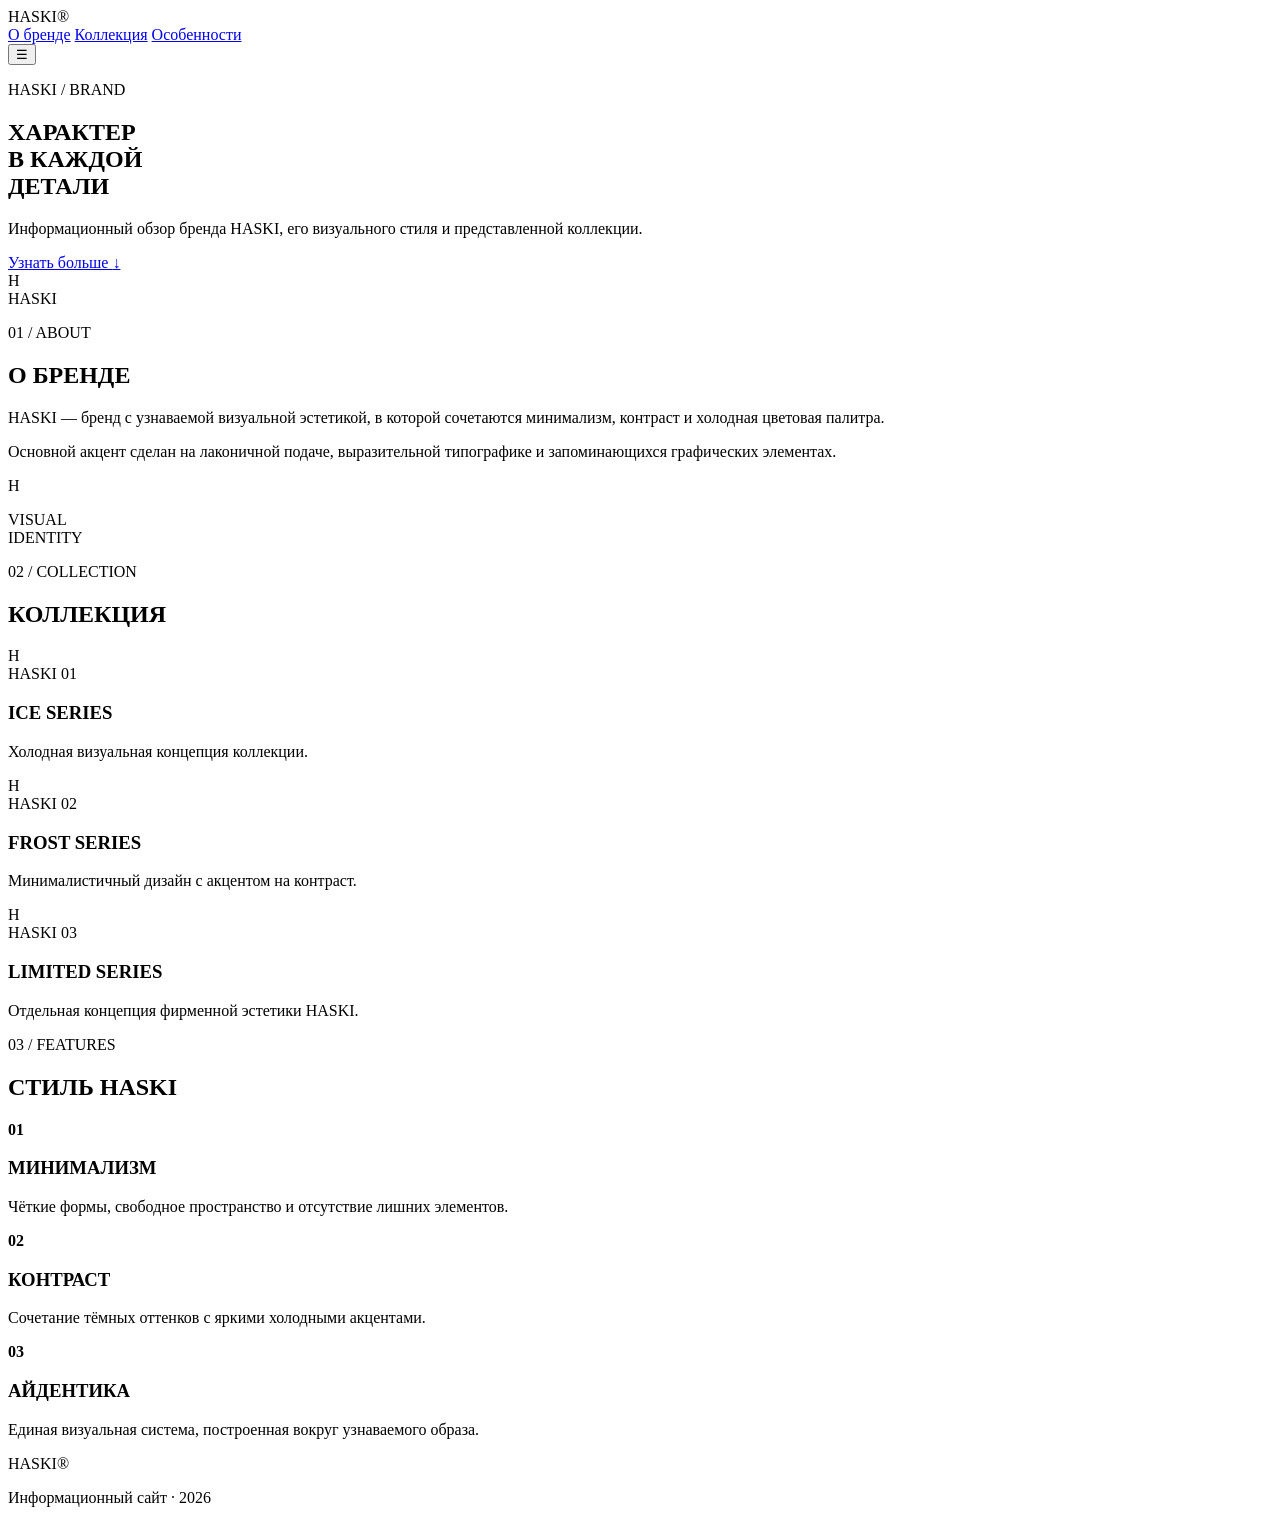
==== index.html @ bafaa578 "Create index.html" ====
<!DOCTYPE html>
<html lang="ru">
<head>
    <meta charset="UTF-8">
    <meta name="viewport" content="width=device-width, initial-scale=1.0">
    <meta name="description" content="Информационный сайт о бренде HASKI">
    <title>HASKI — О бренде</title>

    <link rel="stylesheet" href="style.css">
</head>

<body>

<header class="header">
    <div class="container nav">
        <div class="logo">HASKI<span>®</span></div>

        <nav>
            <a href="#about">О бренде</a>
            <a href="#collection">Коллекция</a>
            <a href="#features">Особенности</a>
        </nav>

        <button class="menu-btn" aria-label="Открыть меню">
            ☰
        </button>
    </div>
</header>

<main>

    <!-- HERO -->
    <section class="hero">
        <div class="hero-glow"></div>

        <div class="container hero-content">
            <div class="hero-text">
                <p class="subtitle">HASKI / BRAND</p>

                <h1>
                    ХАРАКТЕР<br>
                    В <span>КАЖДОЙ</span><br>
                    ДЕТАЛИ
                </h1>

                <p class="hero-description">
                    Информационный обзор бренда HASKI,
                    его визуального стиля и представленной коллекции.
                </p>

                <a href="#about" class="hero-button">
                    Узнать больше
                    <span>↓</span>
                </a>
            </div>

            <div class="hero-card">
                <div class="card-decoration"></div>
                <div class="haski-symbol">H</div>
                <div class="card-label">HASKI</div>
            </div>
        </div>
    </section>


    <!-- ABOUT -->
    <section class="section" id="about">
        <div class="container">

            <div class="section-heading">
                <p class="section-number">01 / ABOUT</p>
                <h2>О БРЕНДЕ</h2>
            </div>

            <div class="about-grid">

                <div class="about-text">
                    <p class="large-text">
                        HASKI — бренд с узнаваемой визуальной эстетикой,
                        в которой сочетаются минимализм, контраст
                        и холодная цветовая палитра.
                    </p>

                    <p>
                        Основной акцент сделан на лаконичной подаче,
                        выразительной типографике и запоминающихся
                        графических элементах.
                    </p>
                </div>

                <div class="about-stat">
                    <span>H</span>
                    <p>VISUAL<br>IDENTITY</p>
                </div>

            </div>
        </div>
    </section>


    <!-- COLLECTION -->
    <section class="section collection" id="collection">
        <div class="container">

            <div class="section-heading">
                <p class="section-number">02 / COLLECTION</p>
                <h2>КОЛЛЕКЦИЯ</h2>
            </div>

            <div class="products">

                <article class="product">
                    <div class="product-image">
                        <div class="product-shape"></div>
                        <span>H</span>
                    </div>

                    <div class="product-info">
                        <span>HASKI 01</span>
                        <h3>ICE SERIES</h3>
                        <p>Холодная визуальная концепция коллекции.</p>
                    </div>
                </article>

                <article class="product">
                    <div class="product-image">
                        <div class="product-shape"></div>
                        <span>H</span>
                    </div>

                    <div class="product-info">
                        <span>HASKI 02</span>
                        <h3>FROST SERIES</h3>
                        <p>Минималистичный дизайн с акцентом на контраст.</p>
                    </div>
                </article>

                <article class="product">
                    <div class="product-image">
                        <div class="product-shape"></div>
                        <span>H</span>
                    </div>

                    <div class="product-info">
                        <span>HASKI 03</span>
                        <h3>LIMITED SERIES</h3>
                        <p>Отдельная концепция фирменной эстетики HASKI.</p>
                    </div>
                </article>

            </div>
        </div>
    </section>


    <!-- FEATURES -->
    <section class="section features" id="features">
        <div class="container">

            <div class="section-heading">
                <p class="section-number">03 / FEATURES</p>
                <h2>СТИЛЬ HASKI</h2>
            </div>

            <div class="features-grid">

                <div class="feature">
                    <strong>01</strong>
                    <h3>МИНИМАЛИЗМ</h3>
                    <p>
                        Чёткие формы, свободное пространство
                        и отсутствие лишних элементов.
                    </p>
                </div>

                <div class="feature">
                    <strong>02</strong>
                    <h3>КОНТРАСТ</h3>
                    <p>
                        Сочетание тёмных оттенков
                        с яркими холодными акцентами.
                    </p>
                </div>

                <div class="feature">
                    <strong>03</strong>
                    <h3>АЙДЕНТИКА</h3>
                    <p>
                        Единая визуальная система,
                        построенная вокруг узнаваемого образа.
                    </p>
                </div>

            </div>
        </div>
    </section>

</main>


<footer class="footer">
    <div class="container footer-inner">
        <div class="logo">HASKI<span>®</span></div>

        <p>
            Информационный сайт · 2026
        </p>
    </div>
</footer>


<script src="script.js"></script>

</body>
</html>
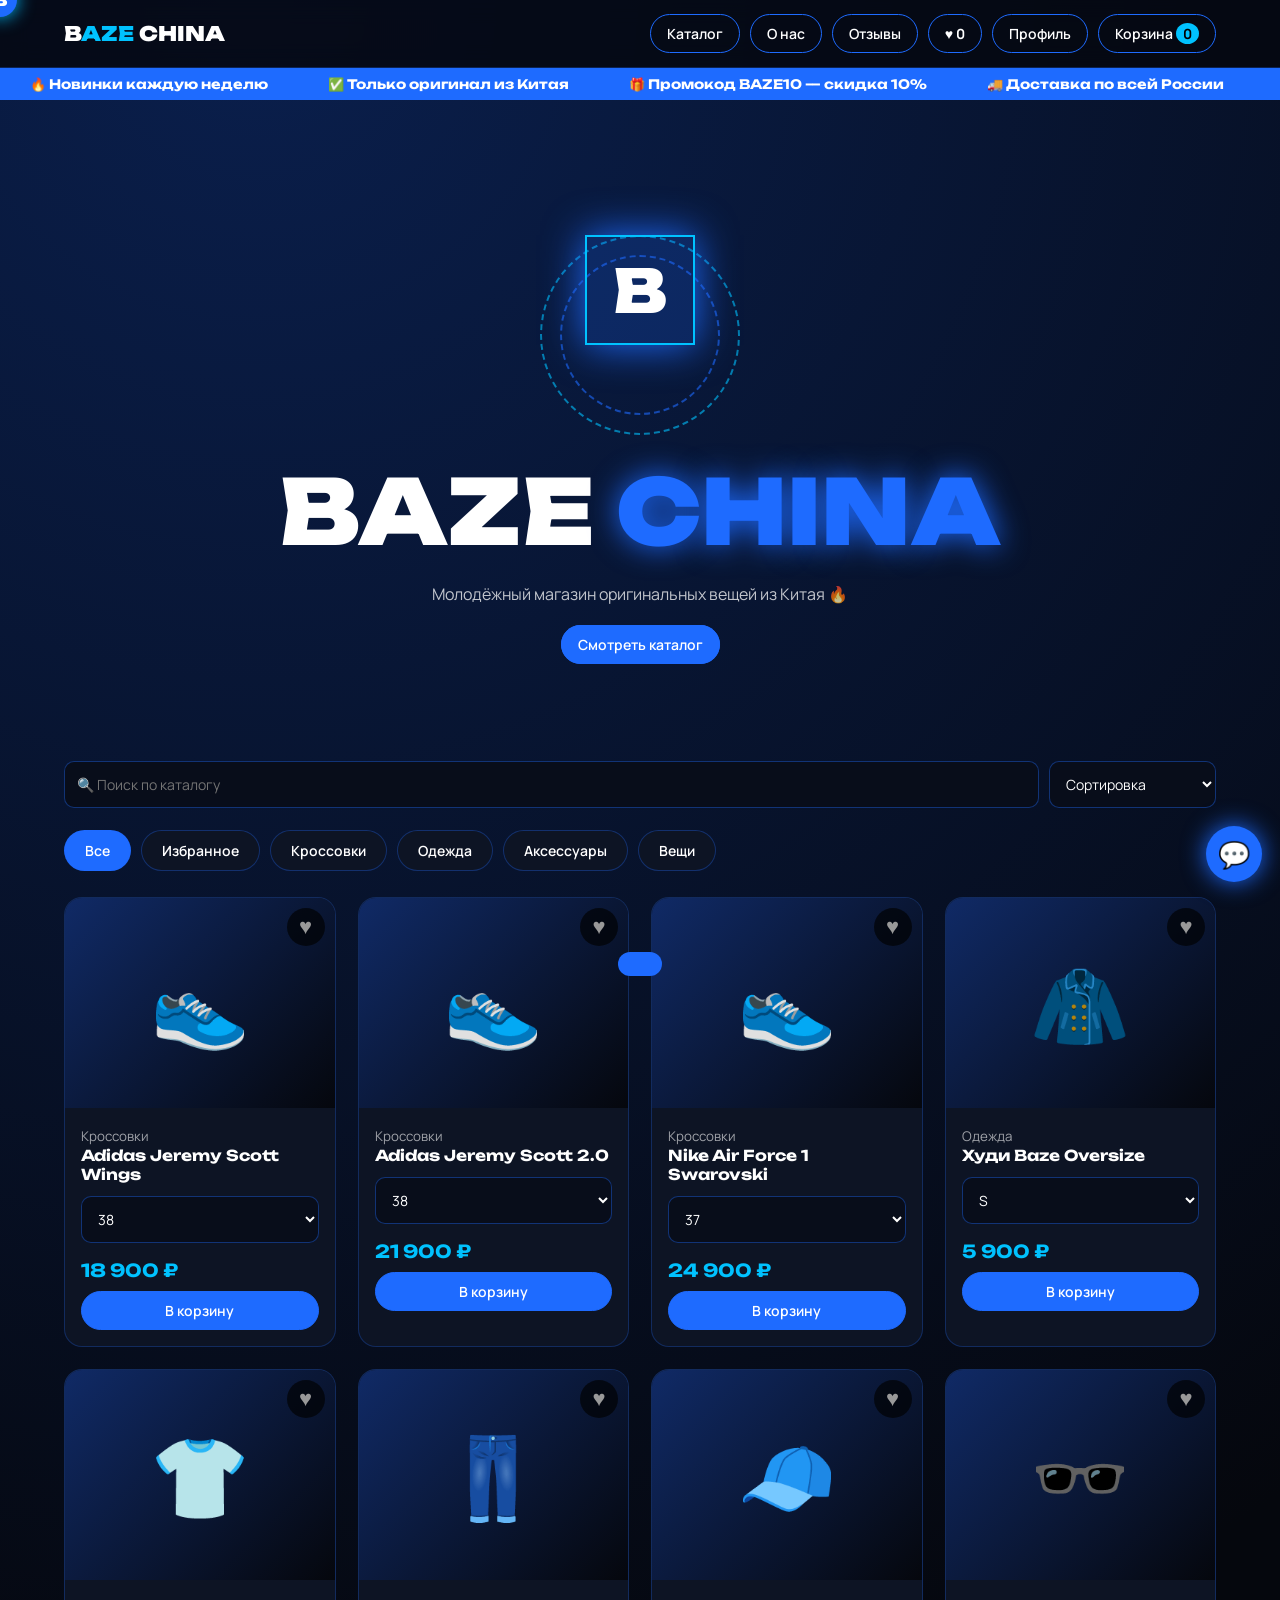
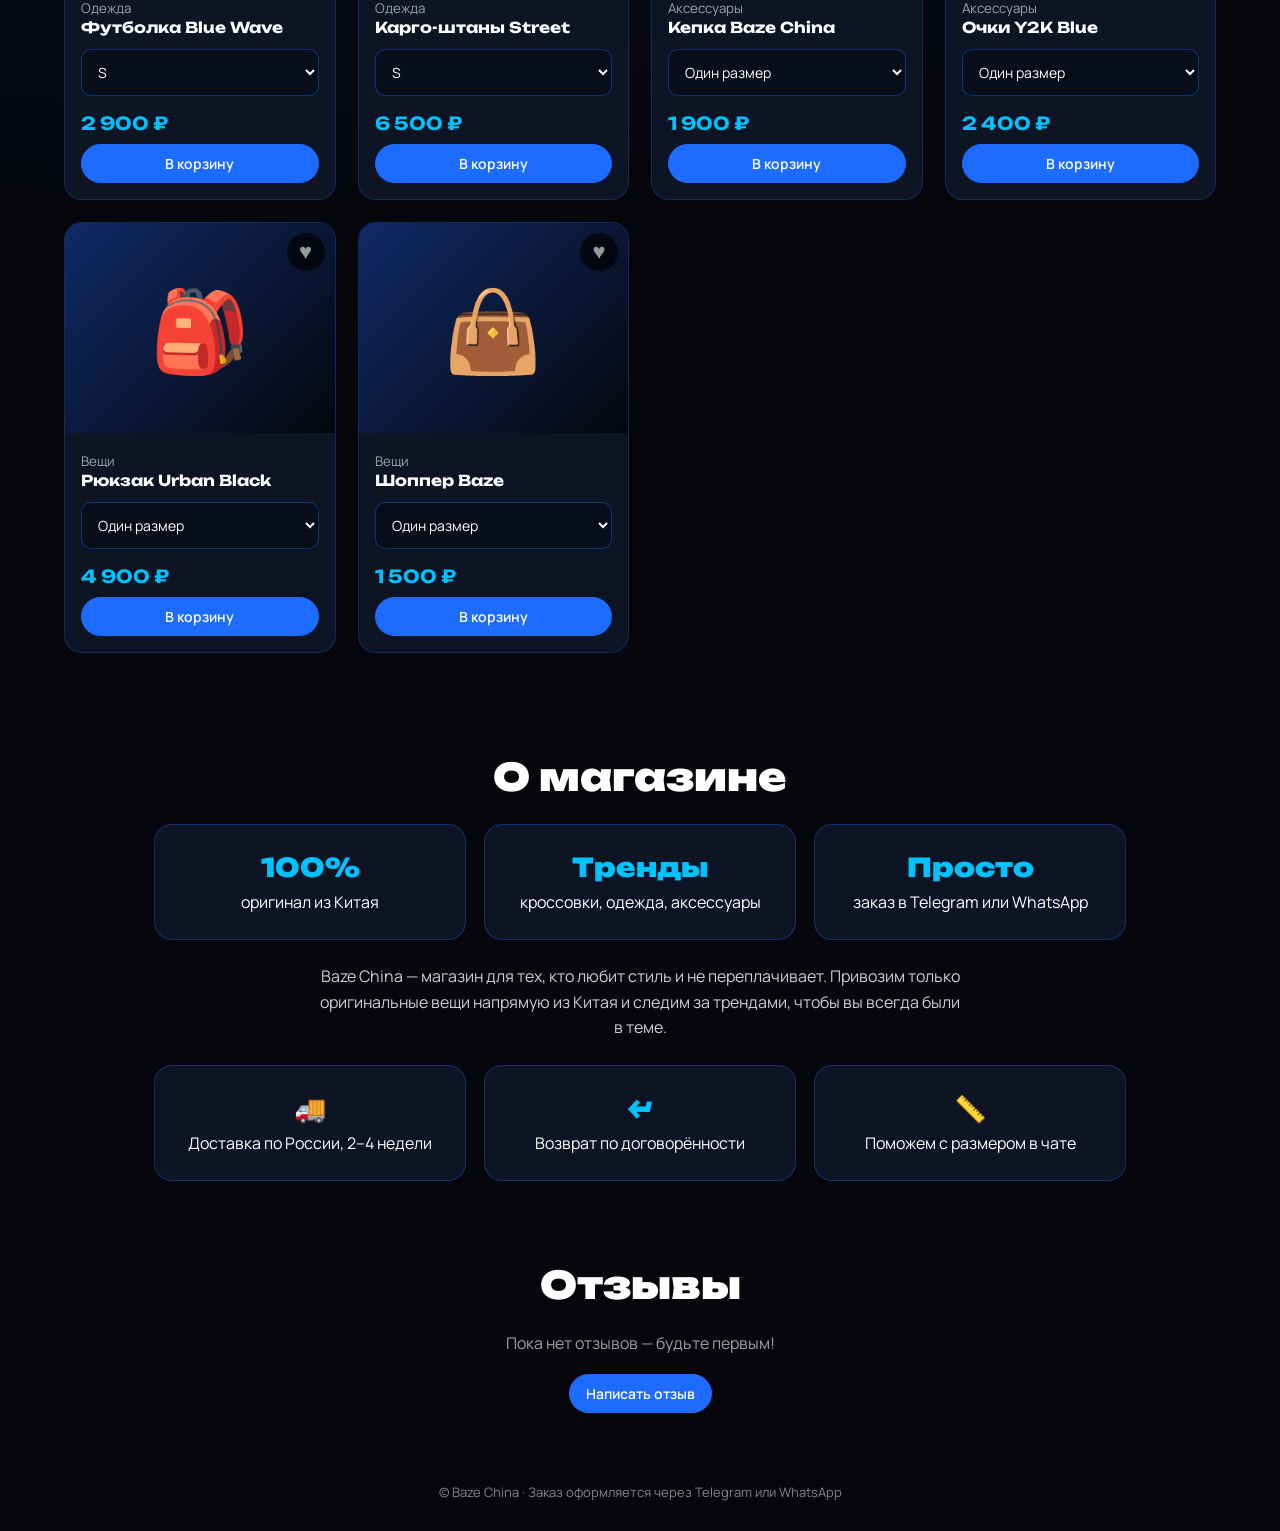
==== commit 42f2ad76: "Add files via upload" ====
--- a/index.html
+++ b/index.html
@@ -1,215 +1,16 @@
-<!DOCTYPE html>
-<html lang="ru">
-<head>
-    <meta charset="UTF-8">
-    <meta name="viewport" content="width=device-width, initial-scale=1.0">
-    <meta name="description" content="Информационный сайт о бренде HASKI">
-    <title>HASKI — О бренде</title>
-
-    <link rel="stylesheet" href="style.css">
-</head>
-
-<body>
-
-<header class="header">
-    <div class="container nav">
-        <div class="logo">HASKI<span>®</span></div>
-
-        <nav>
-            <a href="#about">О бренде</a>
-            <a href="#collection">Коллекция</a>
-            <a href="#features">Особенности</a>
-        </nav>
-
-        <button class="menu-btn" aria-label="Открыть меню">
-            ☰
-        </button>
-    </div>
-</header>
-
-<main>
-
-    <!-- HERO -->
-    <section class="hero">
-        <div class="hero-glow"></div>
-
-        <div class="container hero-content">
-            <div class="hero-text">
-                <p class="subtitle">HASKI / BRAND</p>
-
-                <h1>
-                    ХАРАКТЕР<br>
-                    В <span>КАЖДОЙ</span><br>
-                    ДЕТАЛИ
-                </h1>
-
-                <p class="hero-description">
-                    Информационный обзор бренда HASKI,
-                    его визуального стиля и представленной коллекции.
-                </p>
-
-                <a href="#about" class="hero-button">
-                    Узнать больше
-                    <span>↓</span>
-                </a>
-            </div>
-
-            <div class="hero-card">
-                <div class="card-decoration"></div>
-                <div class="haski-symbol">H</div>
-                <div class="card-label">HASKI</div>
-            </div>
-        </div>
-    </section>
-
-
-    <!-- ABOUT -->
-    <section class="section" id="about">
-        <div class="container">
-
-            <div class="section-heading">
-                <p class="section-number">01 / ABOUT</p>
-                <h2>О БРЕНДЕ</h2>
-            </div>
-
-            <div class="about-grid">
-
-                <div class="about-text">
-                    <p class="large-text">
-                        HASKI — бренд с узнаваемой визуальной эстетикой,
-                        в которой сочетаются минимализм, контраст
-                        и холодная цветовая палитра.
-                    </p>
-
-                    <p>
-                        Основной акцент сделан на лаконичной подаче,
-                        выразительной типографике и запоминающихся
-                        графических элементах.
-                    </p>
-                </div>
-
-                <div class="about-stat">
-                    <span>H</span>
-                    <p>VISUAL<br>IDENTITY</p>
-                </div>
-
-            </div>
-        </div>
-    </section>
-
-
-    <!-- COLLECTION -->
-    <section class="section collection" id="collection">
-        <div class="container">
-
-            <div class="section-heading">
-                <p class="section-number">02 / COLLECTION</p>
-                <h2>КОЛЛЕКЦИЯ</h2>
-            </div>
-
-            <div class="products">
-
-                <article class="product">
-                    <div class="product-image">
-                        <div class="product-shape"></div>
-                        <span>H</span>
-                    </div>
-
-                    <div class="product-info">
-                        <span>HASKI 01</span>
-                        <h3>ICE SERIES</h3>
-                        <p>Холодная визуальная концепция коллекции.</p>
-                    </div>
-                </article>
-
-                <article class="product">
-                    <div class="product-image">
-                        <div class="product-shape"></div>
-                        <span>H</span>
-                    </div>
-
-                    <div class="product-info">
-                        <span>HASKI 02</span>
-                        <h3>FROST SERIES</h3>
-                        <p>Минималистичный дизайн с акцентом на контраст.</p>
-                    </div>
-                </article>
-
-                <article class="product">
-                    <div class="product-image">
-                        <div class="product-shape"></div>
-                        <span>H</span>
-                    </div>
-
-                    <div class="product-info">
-                        <span>HASKI 03</span>
-                        <h3>LIMITED SERIES</h3>
-                        <p>Отдельная концепция фирменной эстетики HASKI.</p>
-                    </div>
-                </article>
-
-            </div>
-        </div>
-    </section>
-
-
-    <!-- FEATURES -->
-    <section class="section features" id="features">
-        <div class="container">
-
-            <div class="section-heading">
-                <p class="section-number">03 / FEATURES</p>
-                <h2>СТИЛЬ HASKI</h2>
-            </div>
-
-            <div class="features-grid">
-
-                <div class="feature">
-                    <strong>01</strong>
-                    <h3>МИНИМАЛИЗМ</h3>
-                    <p>
-                        Чёткие формы, свободное пространство
-                        и отсутствие лишних элементов.
-                    </p>
-                </div>
-
-                <div class="feature">
-                    <strong>02</strong>
-                    <h3>КОНТРАСТ</h3>
-                    <p>
-                        Сочетание тёмных оттенков
-                        с яркими холодными акцентами.
-                    </p>
-                </div>
-
-                <div class="feature">
-                    <strong>03</strong>
-                    <h3>АЙДЕНТИКА</h3>
-                    <p>
-                        Единая визуальная система,
-                        построенная вокруг узнаваемого образа.
-                    </p>
-                </div>
-
-            </div>
-        </div>
-    </section>
-
-</main>
-
-
-<footer class="footer">
-    <div class="container footer-inner">
-        <div class="logo">HASKI<span>®</span></div>
-
-        <p>
-            Информационный сайт · 2026
-        </p>
-    </div>
-</footer>
-
-
-<script src="script.js"></script>
-
-</body>
-</html>+<!DOCTYPE html><html lang="ru"><head><meta charset="UTF-8"><meta name="viewport" content="width=device-width,initial-scale=1">
+<title>Baze China — оригинальные вещи</title>
+<link href="https://fonts.googleapis.com/css2?family=Unbounded:wght@400;700;900&family=Manrope:wght@400;600&display=swap" rel="stylesheet">
+<link rel="stylesheet" href="style.css"></head><body>
+<div id="pre"><div class="pl">B</div><p>BAZE CHINA</p></div>
+<div id="cur">B</div>
+<header><a class="logo" href="#">B<span>AZE</span> CHINA</a>
+<nav><a href="#shop">Каталог</a><a href="#about">О нас</a><a href="#rev">Отзывы</a><button id="bFav">♥ <b id="fc">0</b></button><button id="bProf">Профиль</button><button id="bCart">Корзина <b id="cnt">0</b></button></nav></header>
+<div class="mq"><div><span>🔥 Новинки каждую неделю</span><span>✅ Только оригинал из Китая</span><span>🎁 Промокод BAZE10 — скидка 10%</span><span>🚚 Доставка по всей России</span><span>🔥 Новинки каждую неделю</span><span>✅ Только оригинал из Китая</span><span>🎁 Промокод BAZE10 — скидка 10%</span><span>🚚 Доставка по всей России</span></div></div>
+<section class="hero"><div class="scene"><div class="ring r1"></div><div class="ring r2"></div><div class="cube"><i>B</i></div></div><h1>BAZE <em>CHINA</em></h1><p>Молодёжный магазин оригинальных вещей из Китая 🔥</p><a class="btn" href="#shop">Смотреть каталог</a></section>
+<section id="shop"><div class="bar"><input id="q" placeholder="🔍 Поиск по каталогу" oninput="grid()"><select id="so" onchange="grid()"><option value="">Сортировка</option><option value="a">Сначала дешёвые</option><option value="d">Сначала дорогие</option></select></div><div class="tabs" id="tabs"></div><div class="grid" id="grid"></div></section>
+<section id="about"><h2 class="t">О магазине</h2><div class="abg"><div class="ab"><b>100%</b>оригинал из Китая</div><div class="ab"><b>Тренды</b>кроссовки, одежда, аксессуары</div><div class="ab"><b>Просто</b>заказ в Telegram или WhatsApp</div></div><p class="ap">Baze China — магазин для тех, кто любит стиль и не переплачивает. Привозим только оригинальные вещи напрямую из Китая и следим за трендами, чтобы вы всегда были в теме.</p><div class="abg" style="margin-top:24px"><div class="ab"><b>🚚</b>Доставка по России, 2–4 недели</div><div class="ab"><b>↩️</b>Возврат по договорённости</div><div class="ab"><b>📏</b>Поможем с размером в чате</div></div></section>
+<section id="rev"><h2 class="t">Отзывы</h2><div id="rl" class="rl"></div><button class="btn" style="max-width:280px;margin:20px auto 0;display:block" onclick="revForm()">Написать отзыв</button></section>
+<footer>© Baze China · Заказ оформляется через Telegram или WhatsApp</footer>
+<a class="fab" id="fab" target="_blank">💬</a><div id="mod"><div class="box" id="box"></div></div><div id="toast"></div>
+<script src="script.js"></script></body></html>
--- a/style.css
+++ b/style.css
@@ -0,0 +1,58 @@
+:root{--b:#1e6bff;--c:#00c2ff;--bg:#05070d;--card:#0d1424}
+*{box-sizing:border-box;margin:0}html{scroll-behavior:smooth}
+body{background:radial-gradient(circle at 20% 0,#0a1f4d,var(--bg) 55%);color:#fff;font-family:Manrope,sans-serif;min-height:100vh}
+@media(hover:hover){*{cursor:none!important}}
+#cur{position:fixed;z-index:999;pointer-events:none;width:34px;height:34px;border-radius:50%;background:var(--b);display:none;place-items:center;font:900 16px Unbounded;box-shadow:0 0 18px var(--c);transform:translate(-50%,-50%)}
+#pre{position:fixed;inset:0;background:#000;z-index:1000;display:grid;place-content:center;text-align:center;transition:.7s}
+#pre.off{opacity:0;visibility:hidden}.pl{font:900 90px Unbounded;color:var(--b);text-shadow:0 0 40px var(--c);animation:sp 1.2s infinite}
+#pre p{font:700 14px Unbounded;letter-spacing:8px;margin-top:10px}@keyframes sp{50%{transform:rotateY(180deg) scale(1.1)}}
+header{position:sticky;top:0;z-index:50;display:flex;justify-content:space-between;align-items:center;padding:14px 5%;background:#05070dcc;backdrop-filter:blur(12px);border-bottom:1px solid #1e6bff44}
+.logo{font:900 20px Unbounded;color:#fff;text-decoration:none}.logo span{color:var(--c)}
+nav{display:flex;gap:10px;align-items:center}nav a,nav button,.btn{color:#fff;background:none;border:1px solid var(--b);padding:9px 16px;border-radius:30px;font:600 14px Manrope;text-decoration:none;transition:.3s}
+nav a:hover,nav button:hover,.btn:hover,.btn{background:var(--b)}.btn:hover{box-shadow:0 0 25px var(--b);transform:translateY(-2px)}
+.btn.g{background:none}.btn.g:hover{background:var(--b)}#cnt{background:var(--c);color:#000;border-radius:50%;padding:1px 7px}
+.hero{text-align:center;padding:90px 5% 70px;perspective:800px}.cube{width:110px;height:110px;margin:0 auto 30px;transform-style:preserve-3d;animation:rot 7s linear infinite}
+.cube i{display:grid;place-items:center;width:110px;height:110px;font:900 60px Unbounded;font-style:normal;border:2px solid var(--c);background:#1e6bff33;box-shadow:0 0 40px var(--b)}
+@keyframes rot{to{transform:rotateY(360deg) rotateX(20deg)}}
+h1{font:900 clamp(38px,9vw,90px) Unbounded}h1 em{font-style:normal;color:var(--b);text-shadow:0 0 30px var(--b)}.hero p{margin:16px 0 28px;opacity:.75}
+#shop{padding:30px 5% 60px}.tabs{display:flex;gap:10px;flex-wrap:wrap;margin-bottom:26px}.tabs button{color:#fff;background:var(--card);border:1px solid #1e6bff55;padding:10px 20px;border-radius:30px;font:600 14px Manrope}.tabs .on{background:var(--b)}
+.grid{display:grid;grid-template-columns:repeat(auto-fill,minmax(250px,1fr));gap:22px;perspective:900px}
+.card{background:var(--card);border:1px solid #1e6bff44;border-radius:18px;overflow:hidden;transition:transform .15s,box-shadow .3s;opacity:0;transform:translateY(40px)}
+.card.in{opacity:1;transform:none;transition:opacity .6s,transform .6s}.card:hover{box-shadow:0 0 30px #1e6bff77}
+.card .im{height:210px;background:linear-gradient(135deg,#102a66,#05070d);display:grid;place-items:center;font-size:80px;overflow:hidden}.card img{width:100%;height:100%;object-fit:cover}
+.card .in2{padding:16px}.card h3{font:700 15px Unbounded;margin-bottom:6px}.card small{opacity:.6}.pr{color:var(--c);font:700 18px Unbounded;margin:10px 0}
+select,input{width:100%;padding:12px;margin:6px 0;background:#080d1a;border:1px solid #1e6bff66;border-radius:10px;color:#fff;font:14px Manrope}
+footer{text-align:center;padding:30px;opacity:.5;font-size:13px}
+#mod{position:fixed;inset:0;background:#000b;z-index:200;display:none;place-items:center;padding:16px}#mod.on{display:grid}
+.box{background:#0a1226;border:1px solid var(--b);border-radius:20px;padding:26px;width:min(480px,100%);max-height:90vh;overflow:auto;box-shadow:0 0 50px #1e6bff55}
+.box h2{font:700 20px Unbounded;margin-bottom:14px}.row{display:flex;justify-content:space-between;align-items:center;gap:8px;padding:10px 0;border-bottom:1px solid #ffffff1a;font-size:14px}
+.q button{background:var(--b);border:0;color:#fff;width:26px;height:26px;border-radius:50%}.box .btn{width:100%;margin-top:10px;text-align:center;display:block}
+.lnk{background:none;border:0;color:var(--c);text-decoration:underline;margin-top:12px;font-size:14px}
+#toast{position:fixed;bottom:24px;left:50%;transform:translateX(-50%) translateY(100px);background:var(--b);padding:12px 22px;border-radius:30px;z-index:900;transition:.4s}#toast.on{transform:translateX(-50%)}
+
+.scene{position:relative;width:200px;height:200px;margin:0 auto 20px;transform-style:preserve-3d;transition:transform .2s}
+.scene .cube{margin:45px auto}.ring{position:absolute;inset:0;border-radius:50%;border:2px dashed var(--c);opacity:.6}
+.r1{animation:r1 6s linear infinite}.r2{inset:20px;border-color:var(--b);animation:r2 8s linear infinite}
+@keyframes r1{to{transform:rotateX(70deg) rotateZ(360deg)}}@keyframes r2{to{transform:rotateY(70deg) rotateZ(-360deg)}}
+.t{font:900 clamp(24px,5vw,38px) Unbounded;text-align:center;margin-bottom:24px}
+#about,#rev{padding:40px 5%;max-width:1100px;margin:auto}
+.abg{display:grid;grid-template-columns:repeat(auto-fit,minmax(200px,1fr));gap:18px;perspective:800px}
+.ab{background:var(--card);border:1px solid #1e6bff55;border-radius:18px;padding:26px;text-align:center;transition:.5s;transform-style:preserve-3d}
+.ab:hover{transform:rotateY(12deg) rotateX(6deg) translateZ(20px);box-shadow:0 0 35px var(--b)}.ab b{display:block;font:900 26px Unbounded;color:var(--c);margin-bottom:8px}
+.ap{text-align:center;max-width:650px;margin:24px auto 0;opacity:.8;line-height:1.6}
+.rl{display:grid;grid-template-columns:repeat(auto-fill,minmax(260px,1fr));gap:16px}
+.rv{background:var(--card);border:1px solid #1e6bff44;border-radius:16px;padding:18px;animation:up .6s both}.rv b{display:block}.rv .st{color:#ffd24a;margin:4px 0}.rv small{opacity:.5}
+@keyframes up{from{opacity:0;transform:translateY(30px) rotateX(-20deg)}}
+.stars button{background:none;border:0;font-size:30px;color:#444;padding:0 2px}.stars .on{color:#ffd24a}
+textarea{width:100%;min-height:90px;padding:12px;margin:6px 0;background:#080d1a;border:1px solid #1e6bff66;border-radius:10px;color:#fff;font:14px Manrope}
+.del{background:#c0243a!important;border-color:#c0243a!important;padding:5px 12px!important;font-size:12px!important}
+.stat{display:grid;grid-template-columns:repeat(auto-fit,minmax(130px,1fr));gap:12px;margin-bottom:20px}.stat div{background:var(--card);border:1px solid var(--b);border-radius:14px;padding:14px;text-align:center}.stat b{display:block;font:900 22px Unbounded;color:var(--c)}
+.ord{background:var(--card);border:1px solid #1e6bff44;border-radius:14px;padding:16px;margin-bottom:12px}
+
+.mq{overflow:hidden;background:var(--b);padding:8px 0;font:700 13px Unbounded;white-space:nowrap}.mq div{display:inline-block;animation:mq 25s linear infinite}.mq span{margin:0 30px}@keyframes mq{to{transform:translateX(-50%)}}
+.bar{display:flex;gap:10px;margin-bottom:16px;flex-wrap:wrap}.bar input{flex:1;min-width:200px}.bar select{width:auto}
+.card .im{position:relative;cursor:pointer}.fv{position:absolute;top:10px;right:10px;z-index:2;background:#000a;border:0;color:#999;font-size:22px;width:38px;height:38px;border-radius:50%;transition:.3s}.fv.on{color:#ff3b6b;transform:scale(1.15)}
+.fab{position:fixed;right:18px;bottom:18px;z-index:60;width:56px;height:56px;border-radius:50%;background:var(--b);display:grid;place-items:center;font-size:26px;text-decoration:none;box-shadow:0 0 25px var(--b);animation:fl 2.5s ease-in-out infinite}@keyframes fl{50%{transform:translateY(-8px)}}
+.pgi{height:260px;border-radius:16px;background:linear-gradient(135deg,#102a66,#05070d);display:grid;place-items:center;font-size:110px;overflow:hidden;perspective:700px;margin-bottom:12px}.pgi img{max-width:100%;max-height:100%;object-fit:cover;width:100%;height:100%;transition:transform .15s}
+.th{display:flex;gap:8px;margin-bottom:12px}.th img{width:64px;height:64px;object-fit:cover;border-radius:10px;border:1px solid var(--b)}
+.pm{display:flex;gap:8px}.pm input{flex:1}.pm button{width:auto;margin:6px 0;padding:0 18px}table{width:100%;font-size:13px;border-collapse:collapse;margin:8px 0}td,th{border-bottom:1px solid #fff2;padding:5px;text-align:center}
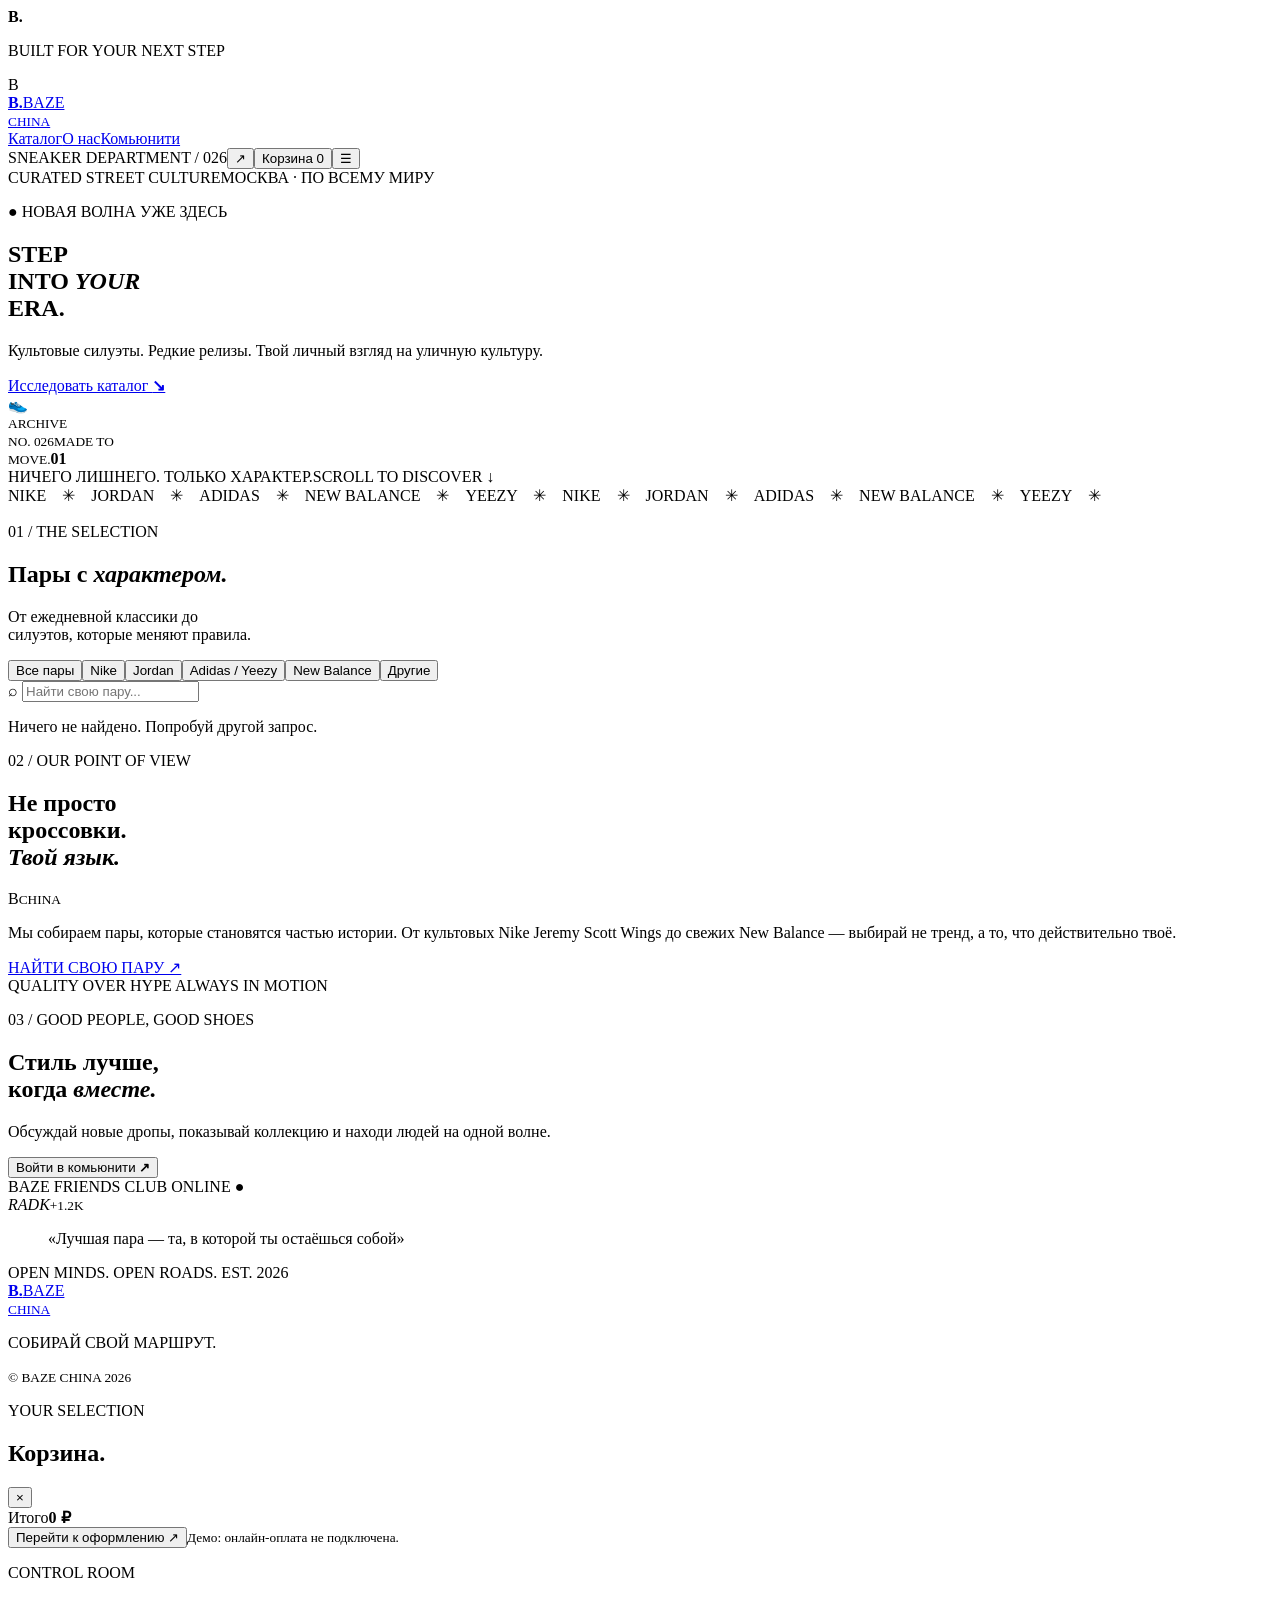
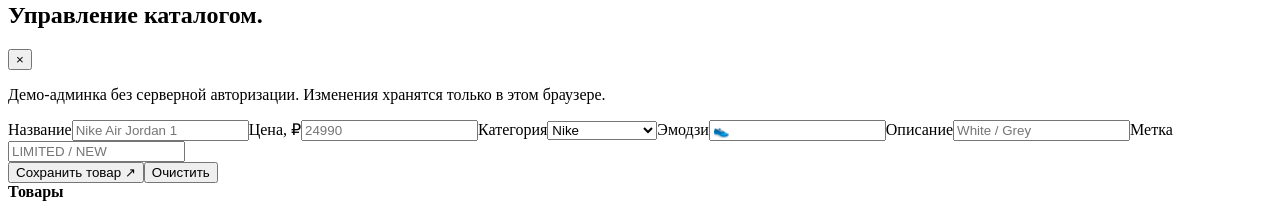
==== commit a01c4567: "Add files via upload" ====
--- a/index.html
+++ b/index.html
@@ -1,16 +1,16 @@
-<!DOCTYPE html><html lang="ru"><head><meta charset="UTF-8"><meta name="viewport" content="width=device-width,initial-scale=1">
-<title>Baze China — оригинальные вещи</title>
-<link href="https://fonts.googleapis.com/css2?family=Unbounded:wght@400;700;900&family=Manrope:wght@400;600&display=swap" rel="stylesheet">
-<link rel="stylesheet" href="style.css"></head><body>
-<div id="pre"><div class="pl">B</div><p>BAZE CHINA</p></div>
-<div id="cur">B</div>
-<header><a class="logo" href="#">B<span>AZE</span> CHINA</a>
-<nav><a href="#shop">Каталог</a><a href="#about">О нас</a><a href="#rev">Отзывы</a><button id="bFav">♥ <b id="fc">0</b></button><button id="bProf">Профиль</button><button id="bCart">Корзина <b id="cnt">0</b></button></nav></header>
-<div class="mq"><div><span>🔥 Новинки каждую неделю</span><span>✅ Только оригинал из Китая</span><span>🎁 Промокод BAZE10 — скидка 10%</span><span>🚚 Доставка по всей России</span><span>🔥 Новинки каждую неделю</span><span>✅ Только оригинал из Китая</span><span>🎁 Промокод BAZE10 — скидка 10%</span><span>🚚 Доставка по всей России</span></div></div>
-<section class="hero"><div class="scene"><div class="ring r1"></div><div class="ring r2"></div><div class="cube"><i>B</i></div></div><h1>BAZE <em>CHINA</em></h1><p>Молодёжный магазин оригинальных вещей из Китая 🔥</p><a class="btn" href="#shop">Смотреть каталог</a></section>
-<section id="shop"><div class="bar"><input id="q" placeholder="🔍 Поиск по каталогу" oninput="grid()"><select id="so" onchange="grid()"><option value="">Сортировка</option><option value="a">Сначала дешёвые</option><option value="d">Сначала дорогие</option></select></div><div class="tabs" id="tabs"></div><div class="grid" id="grid"></div></section>
-<section id="about"><h2 class="t">О магазине</h2><div class="abg"><div class="ab"><b>100%</b>оригинал из Китая</div><div class="ab"><b>Тренды</b>кроссовки, одежда, аксессуары</div><div class="ab"><b>Просто</b>заказ в Telegram или WhatsApp</div></div><p class="ap">Baze China — магазин для тех, кто любит стиль и не переплачивает. Привозим только оригинальные вещи напрямую из Китая и следим за трендами, чтобы вы всегда были в теме.</p><div class="abg" style="margin-top:24px"><div class="ab"><b>🚚</b>Доставка по России, 2–4 недели</div><div class="ab"><b>↩️</b>Возврат по договорённости</div><div class="ab"><b>📏</b>Поможем с размером в чате</div></div></section>
-<section id="rev"><h2 class="t">Отзывы</h2><div id="rl" class="rl"></div><button class="btn" style="max-width:280px;margin:20px auto 0;display:block" onclick="revForm()">Написать отзыв</button></section>
-<footer>© Baze China · Заказ оформляется через Telegram или WhatsApp</footer>
-<a class="fab" id="fab" target="_blank">💬</a><div id="mod"><div class="box" id="box"></div></div><div id="toast"></div>
-<script src="script.js"></script></body></html>
+<!doctype html>
+<html lang="ru"><head><meta charset="utf-8"><meta name="viewport" content="width=device-width,initial-scale=1"><meta name="theme-color" content="#f4f0e8"><title>BAZE CHINA — Sneaker Department</title>
+<link rel="preconnect" href="https://fonts.googleapis.com"><link href="https://fonts.googleapis.com/css2?family=DM+Mono:wght@400;500&family=Manrope:wght@400;500;600;700;800&display=swap" rel="stylesheet"><link rel="stylesheet" href="css/style.css"></head>
+<body>
+<div class="intro" id="intro"><b>B<span>.</span></b><p>BUILT FOR YOUR NEXT STEP</p><i></i></div><div class="cursor" id="cursor">B</div>
+<header class="header"><a class="logo" href="#top"><b>B.</b><span>BAZE<br><small>CHINA</small></span></a><nav class="nav"><a href="#shop">Каталог</a><a href="#story">О нас</a><a href="#community">Комьюнити</a></nav><div class="header-right"><span class="edition">SNEAKER DEPARTMENT / 026</span><button class="icon-button" id="adminOpen">↗</button><button class="cart-button" id="cartOpen">Корзина <span id="cartCount">0</span></button><button class="menu-button" id="menuToggle">☰</button></div></header>
+<main id="top">
+<section class="hero"><div class="hero-top"><span>CURATED STREET CULTURE</span><span>МОСКВА · ПО ВСЕМУ МИРУ</span></div><div class="hero-copy"><p class="kicker">● НОВАЯ ВОЛНА УЖЕ ЗДЕСЬ</p><h1>STEP<br>INTO <em>YOUR</em><br>ERA<span>.</span></h1><p class="desc">Культовые силуэты. Редкие релизы. Твой личный взгляд на уличную культуру.</p><a class="button dark" href="#shop">Исследовать каталог <b>↘</b></a></div><div class="hero-art"><div class="orb"></div><div class="orbit"></div><div class="shoe">👟</div><small class="label label1">ARCHIVE<br>NO. 026</small><small class="label label2">MADE TO<br>MOVE.</small><b class="number">01</b></div><div class="hero-bottom"><span>НИЧЕГО ЛИШНЕГО. ТОЛЬКО ХАРАКТЕР.</span><span>SCROLL TO DISCOVER ↓</span></div></section>
+<div class="ticker"><div>NIKE　✳　JORDAN　✳　ADIDAS　✳　NEW BALANCE　✳　YEEZY　✳　NIKE　✳　JORDAN　✳　ADIDAS　✳　NEW BALANCE　✳　YEEZY　✳</div></div>
+<section class="section shop" id="shop"><div class="section-head"><div><p class="kicker">01 / THE SELECTION</p><h2>Пары с <em>характером.</em></h2></div><p>От ежедневной классики до<br>силуэтов, которые меняют правила.</p></div><div class="tools"><div class="filters" id="filters"><button class="filter active" data-cat="all">Все пары</button><button class="filter" data-cat="nike">Nike</button><button class="filter" data-cat="jordan">Jordan</button><button class="filter" data-cat="adidas">Adidas / Yeezy</button><button class="filter" data-cat="newbalance">New Balance</button><button class="filter" data-cat="other">Другие</button></div><label class="search">⌕ <input id="search" placeholder="Найти свою пару..." type="search"></label></div><div class="grid" id="products"></div><p class="empty hidden" id="empty">Ничего не найдено. Попробуй другой запрос.</p></section>
+<section class="manifesto" id="story"><div><p class="kicker">02 / OUR POINT OF VIEW</p><h2>Не просто<br>кроссовки.<br><em>Твой язык.</em></h2></div><div class="manifesto-copy"><div class="stamp">B<small>CHINA</small></div><p>Мы собираем пары, которые становятся частью истории. От культовых Nike Jeremy Scott Wings до свежих New Balance — выбирай не тренд, а то, что действительно твоё.</p><a href="#shop">НАЙТИ СВОЮ ПАРУ ↗</a><footer>QUALITY OVER HYPE <span>ALWAYS IN MOTION</span></footer></div></section>
+<section class="community section" id="community"><div><p class="kicker">03 / GOOD PEOPLE, GOOD SHOES</p><h2>Стиль лучше,<br>когда <em>вместе.</em></h2><p>Обсуждай новые дропы, показывай коллекцию и находи людей на одной волне.</p><button class="button dark" id="friendsButton">Войти в комьюнити <b>↗</b></button></div><div class="community-card"><header>BAZE FRIENDS CLUB <span>ONLINE ●</span></header><div class="avatars"><i>R</i><i>A</i><i>D</i><i>K</i><small>+1.2K</small></div><blockquote>«Лучшая пара — та, в которой ты остаёшься собой»</blockquote><footer>OPEN MINDS. OPEN ROADS. <span>EST. 2026</span></footer></div></section>
+</main><footer class="site-footer"><a class="logo" href="#top"><b>B.</b><span>BAZE<br><small>CHINA</small></span></a><p>СОБИРАЙ СВОЙ МАРШРУТ.</p><small>© BAZE CHINA 2026</small></footer>
+<div class="shade" id="shade"></div><aside class="drawer" id="drawer"><header><div><p class="kicker">YOUR SELECTION</p><h2>Корзина<span>.</span></h2></div><button class="close" id="cartClose">×</button></header><div id="cartItems" class="cart-items"></div><footer><div class="total"><span>Итого</span><b id="cartTotal">0 ₽</b></div><button class="button dark full" id="checkout">Перейти к оформлению ↗</button><small>Демо: онлайн-оплата не подключена.</small></footer></aside>
+<div class="modal" id="adminModal"><div class="modal-card"><header><div><p class="kicker">CONTROL ROOM</p><h2>Управление каталогом<span>.</span></h2></div><button class="close" id="adminClose">×</button></header><p class="warning">Демо-админка без серверной авторизации. Изменения хранятся только в этом браузере.</p><form id="productForm"><input type="hidden" id="editId"><label>Название<input id="pName" required maxlength="90" placeholder="Nike Air Jordan 1"></label><label>Цена, ₽<input id="pPrice" type="number" min="1" required placeholder="24990"></label><label>Категория<select id="pCategory"><option value="nike">Nike</option><option value="jordan">Jordan</option><option value="adidas">Adidas / Yeezy</option><option value="newbalance">New Balance</option><option value="other">Другие</option></select></label><label>Эмодзи<input id="pEmoji" maxlength="8" placeholder="👟"></label><label class="wide">Описание<input id="pSubtitle" maxlength="100" placeholder="White / Grey"></label><label class="wide">Метка<input id="pTag" maxlength="20" placeholder="LIMITED / NEW"></label><div class="wide form-actions"><button class="button dark">Сохранить товар ↗</button><button class="button light" id="resetForm" type="button">Очистить</button></div></form><div class="list-head"><b>Товары</b><small id="adminCount"></small></div><div id="adminList"></div></div></div><div class="toast" id="toast"></div>
+<script src="js/script.js"></script></body></html>
